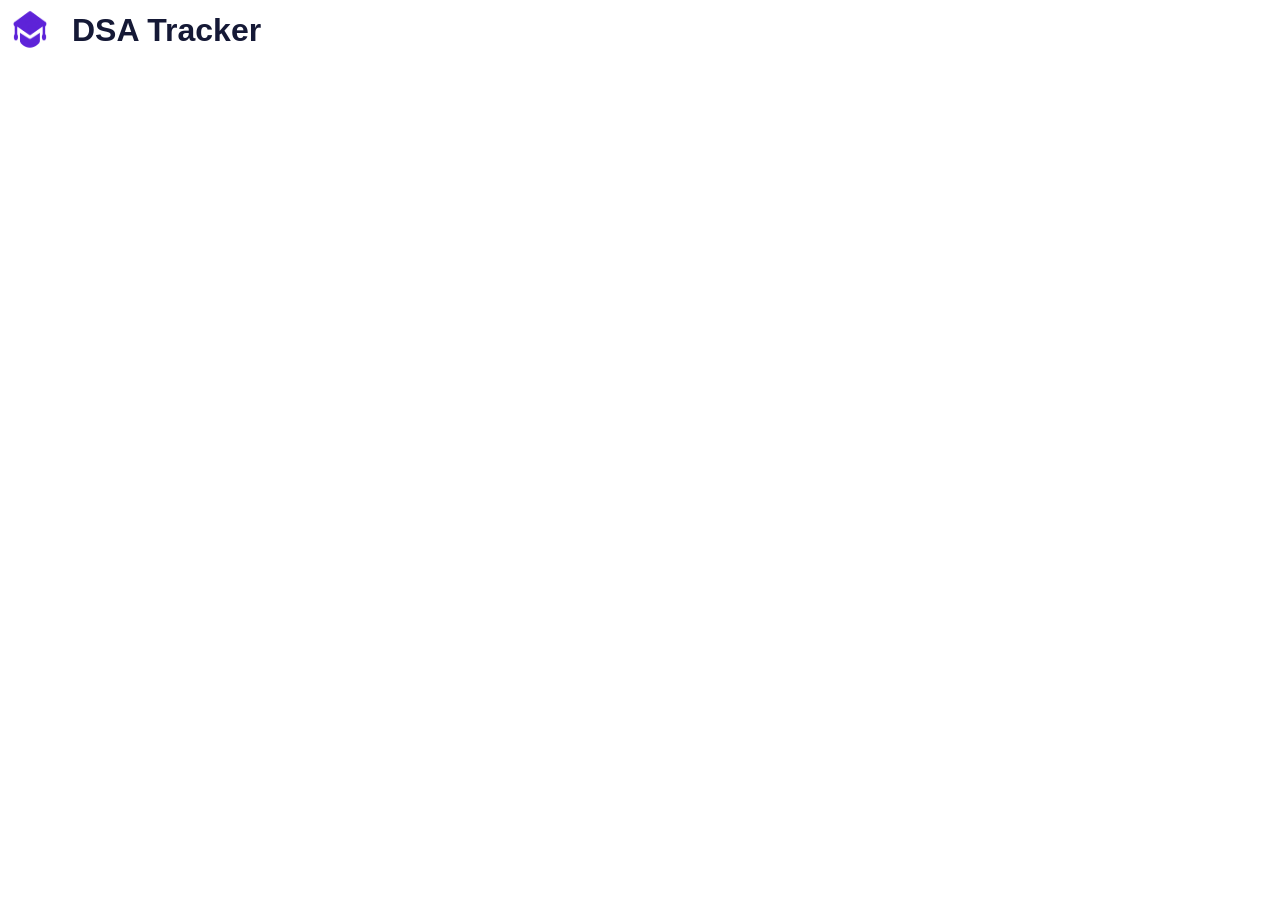
==== Students Submission/2601082_Saloni_Jamdade/Task 1/index.html @ 944b3ea9 "hero page with mavigation bar and front page done except last 3 buttons" ====
<!DOCTYPE html>
<html lang="en">
<head>
    <meta charset="UTF-8">
    <link rel="stylesheet" href="style.css">
    <meta name="viewport" content="width=device-width, initial-scale=1.0">
    <title>DSA TRACKER</title>
</head>
<body>
    <nav class="nav-bar">
        <div class="logo">
            <img src="04.png" alt="website logo">
            <h2>DSA Tracker</h2>
        </div>
    </nav>
</body>
</html>
---- Students Submission/2601082_Saloni_Jamdade/Task 1/style.css ----
* {
    margin: 0px;
    padding: 0px;
    box-sizing: border-box;
    font-family: Arial;
}

.navbar {
    width: 100%;
    height: 100px;
    background-color: white;
    display: flex;
    align-items: center;
    justify-content: space-between;
    padding-left: 10px;
    padding-right: 10px;
    border-bottom: 1px solid lightgray;
}

/* Logo */
.logo {
    display: flex;
    align-items: center;
    gap: 12px;
}

.logo img {
    width: 60px;
    height: 60px;
}

.logo h2 {
    font-size: 32px;
    color: #151936;
}

/* Navigation links */
.links {
    display: flex;
    gap: 50px;
}

.links a {
    text-decoration: none;
    color: #414761;
    font-size: 21px;
    font-weight: bold;
}

.links a:hover {
    color: #5925d5;
}

/* Home link */
.links .home {
    color: #5925d5;
    border-bottom: 5px solid #5925d5;
    padding-bottom: 25px;
}

/* Get Started button */
.button a {
    text-decoration: none;
    background-color: #5925d5;
    color: white;
    padding: 17px 25px;
    border-radius: 15px;
    font-size: 20px;
    font-weight: bold;
}

.button a:hover {
    background-color: #4015a8;
}
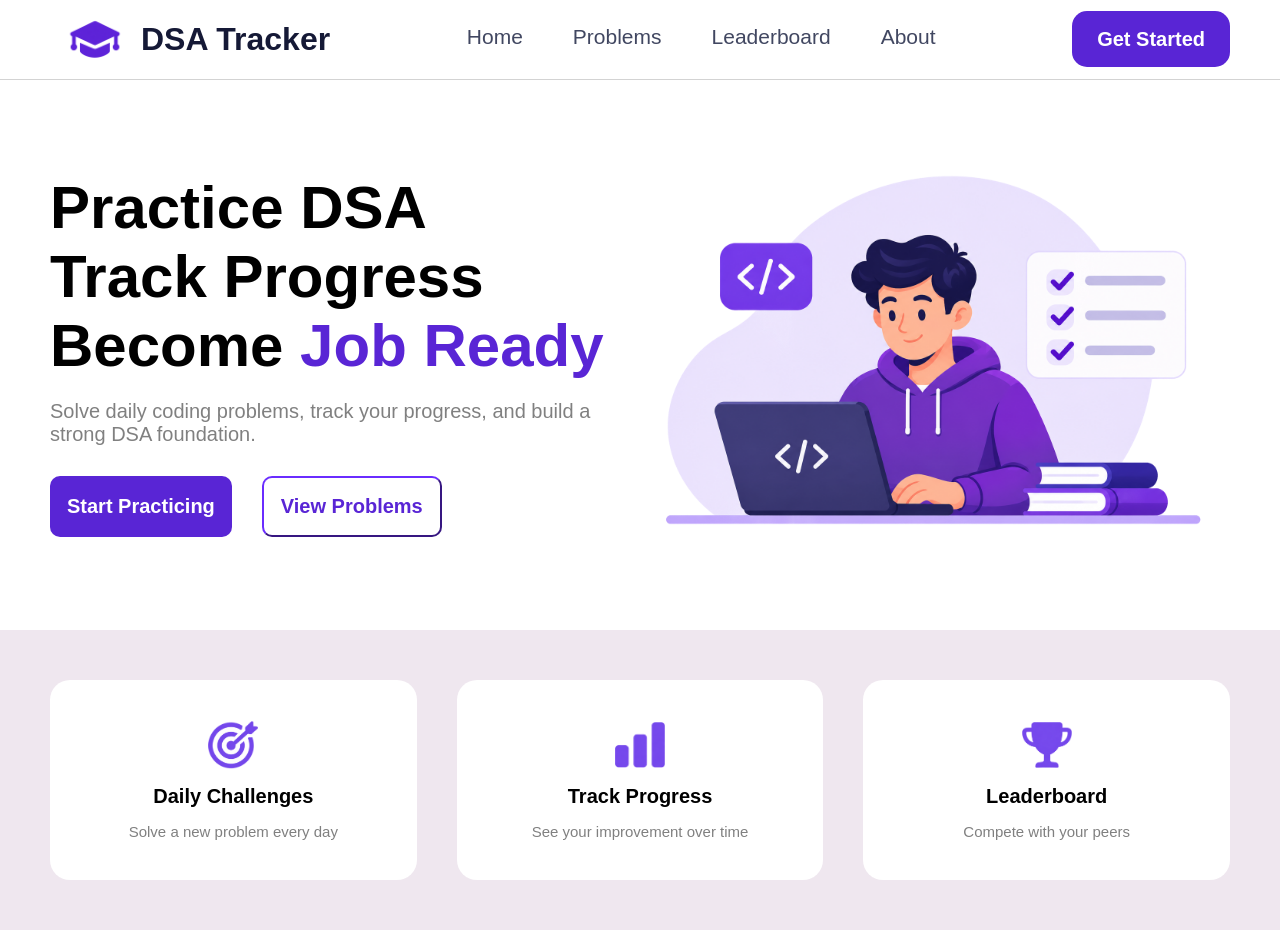
==== commit 77511565: "features card added and comments for css file" ====
--- a/Students Submission/2601082_Saloni_Jamdade/Task 1/index.html
+++ b/Students Submission/2601082_Saloni_Jamdade/Task 1/index.html
@@ -1,17 +1,69 @@
 <!DOCTYPE html>
 <html lang="en">
+
 <head>
     <meta charset="UTF-8">
+    <meta name="viewport" content="width=device-width, initial-scale=1.0">
+    <title>DSA Tracker</title>
+
     <link rel="stylesheet" href="style.css">
-    <meta name="viewport" content="width=device-width, initial-scale=1.0">
-    <title>DSA TRACKER</title>
 </head>
+
 <body>
-    <nav class="nav-bar">
+    <div class="navbar">
         <div class="logo">
-            <img src="04.png" alt="website logo">
+            <img src="04.png" alt="logo">
             <h2>DSA Tracker</h2>
         </div>
-    </nav>
+        <div class="pages">
+            <a href="#">Home</a>
+            <a href="#">Problems</a>
+            <a href="#">Leaderboard</a>
+            <a href="#">About</a>
+        </div>
+        <div class="button">
+            <a href="#">Get Started</a>
+        </div>
+
+    </div>
+
+    <div class="home-page">
+        <div class="prac-page">
+            <h1>
+                Practice DSA<br>
+                Track Progress<br>
+                Become <span>Job Ready</span>
+            </h1>
+            <p>
+                Solve daily coding problems, track your progress,
+                and build a strong DSA foundation.
+            </p>
+            <div class="main-buttons">
+                <button class="start">Start Practicing</button>
+                <button class="view">View Problems</button>
+            </div>
+        </div>
+        <div class="prac-img">
+            <img src="05.png" alt="Student coding">
+        </div>
+        </div>
+    <div class="cards">
+        <div class="features">
+            <img src="03.png" alt="target">
+            <h2>Daily Challenges</h2>
+            <p>Solve a new problem every day</p>
+        </div>
+        <div class="features">
+            <img src="02.png" alt="progress">
+            <h2>Track Progress</h2>
+            <p>See your improvement over time</p>
+        </div>
+        <div class="features">
+            <img src="01.png" alt="leader-board">
+            <h2>Leaderboard</h2>
+            <p>Compete with your peers</p>
+        </div>
+    </div>
+    </div>
 </body>
 </html>
--- a/Students Submission/2601082_Saloni_Jamdade/Task 1/style.css
+++ b/Students Submission/2601082_Saloni_Jamdade/Task 1/style.css
@@ -8,25 +8,23 @@
 
 .navbar {
     width: 100%;
-    height: 100px;
+    height: 80px;
     background-color: white;
     display: flex;
     align-items: center;
-    justify-content: space-between;
-    padding-left: 10px;
-    padding-right: 10px;
+    justify-content: space-between; /*will give space between each pages name*/
+    padding-left: 50px;/*add space to left and right of the element*/
+    padding-right: 50px;
     border-bottom: 1px solid lightgray;
 }
-
-/* Logo */
 .logo {
     display: flex;
     align-items: center;
-    gap: 12px;
+    gap: 1px; /*leaves gap between the logo and text*/
 }
 
 .logo img {
-    width: 60px;
+    width: 90px;
     height: 60px;
 }
 
@@ -34,32 +32,25 @@
     font-size: 32px;
     color: #151936;
 }
-
-/* Navigation links */
-.links {
-    display: flex;
+.pages {
+    display:flex;
     gap: 50px;
 }
 
-.links a {
-    text-decoration: none;
+.pages a {
+    text-decoration: none;/*removes underline*/
     color: #414761;
     font-size: 21px;
-    font-weight: bold;
+    border-bottom: 5px solid transparent;
+    padding-bottom: 25px;
+    padding-top: 25px;
 }
 
-.links a:hover {
+.pages a:hover {
     color: #5925d5;
+    border-bottom: 5px solid #5925d5;
 }
 
-/* Home link */
-.links .home {
-    color: #5925d5;
-    border-bottom: 5px solid #5925d5;
-    padding-bottom: 25px;
-}
-
-/* Get Started button */
 .button a {
     text-decoration: none;
     background-color: #5925d5;
@@ -70,6 +61,120 @@
     font-weight: bold;
 }
 
-.button a:hover {
-    background-color: #4015a8;
+.home-page{
+    width:100%;
+    height:550px;
+    background-color:white;
+    display:flex;
+    align-items:center;
+    justify-content: space-between;
+    padding-right:50px;
+    padding-left:50px;
+    border-bottom:light greay;
 }
+
+.prac-page{
+    width:50%;
+}
+
+.prac-page h1{
+    font-size:60px;
+    color:black;
+}
+
+.prac-page span{
+    color:#5925d5
+}
+
+.prac-page p{
+    font-size:20px;
+    color:grey;
+    margin-top:20px;
+
+}
+
+.main-buttons{
+    display:flex;
+    gap:30px;
+    margin-top:30px;
+
+}
+
+.main-buttons button{
+    font-size:20px;
+    font-weight:bold;
+    padding:17px;
+    border-radius:10px;
+    cursor: pointer;
+}
+
+.start{
+    background-color:#5925d5;
+    color:white;
+    border: none;
+}
+
+.view{
+    background-color:white;
+    color:#5925d5;
+    border-color: #5925d5;
+}
+.prac-img{
+    width:50%;
+    height:450px;
+    display:flex;
+    justify-content: center;
+    align-items: center;    
+} 
+.prac-img img{
+    width:100%;
+    height:500px;
+    object-fit: contain;
+}
+
+.cards{
+    width:100%;
+    height:300px;
+    display:flex;
+    justify-content: center;
+    align-items: center;
+    padding:30px 50px;
+    gap:40px;
+    background-color: rgb(239, 231, 239);
+
+}
+
+.features{
+    width:35%;
+    height:200px;
+    background-color:white;
+    padding:30px; /*will give space between the card*/
+    border-radius: 20px;
+    border-color:grey;
+    display: flex;
+    flex-direction: column; /*will arrange the cards in a column format .in a flexible direction*/
+    align-items: center;
+    justify-content: center; /*this will give space between each cards*/
+    text-align: center;
+
+}
+
+.features h2{
+    font-size:20px;
+    color:black;
+    margin-bottom:15px;
+}
+
+.features p{
+    font-size: 15px;
+    color:grey;
+}
+
+.features img{
+    width:50px;
+    height:50px;
+    display: block;
+    object-fit: contain; /*display full img without streching and cropping*/
+    margin-bottom:15px;
+}
+
